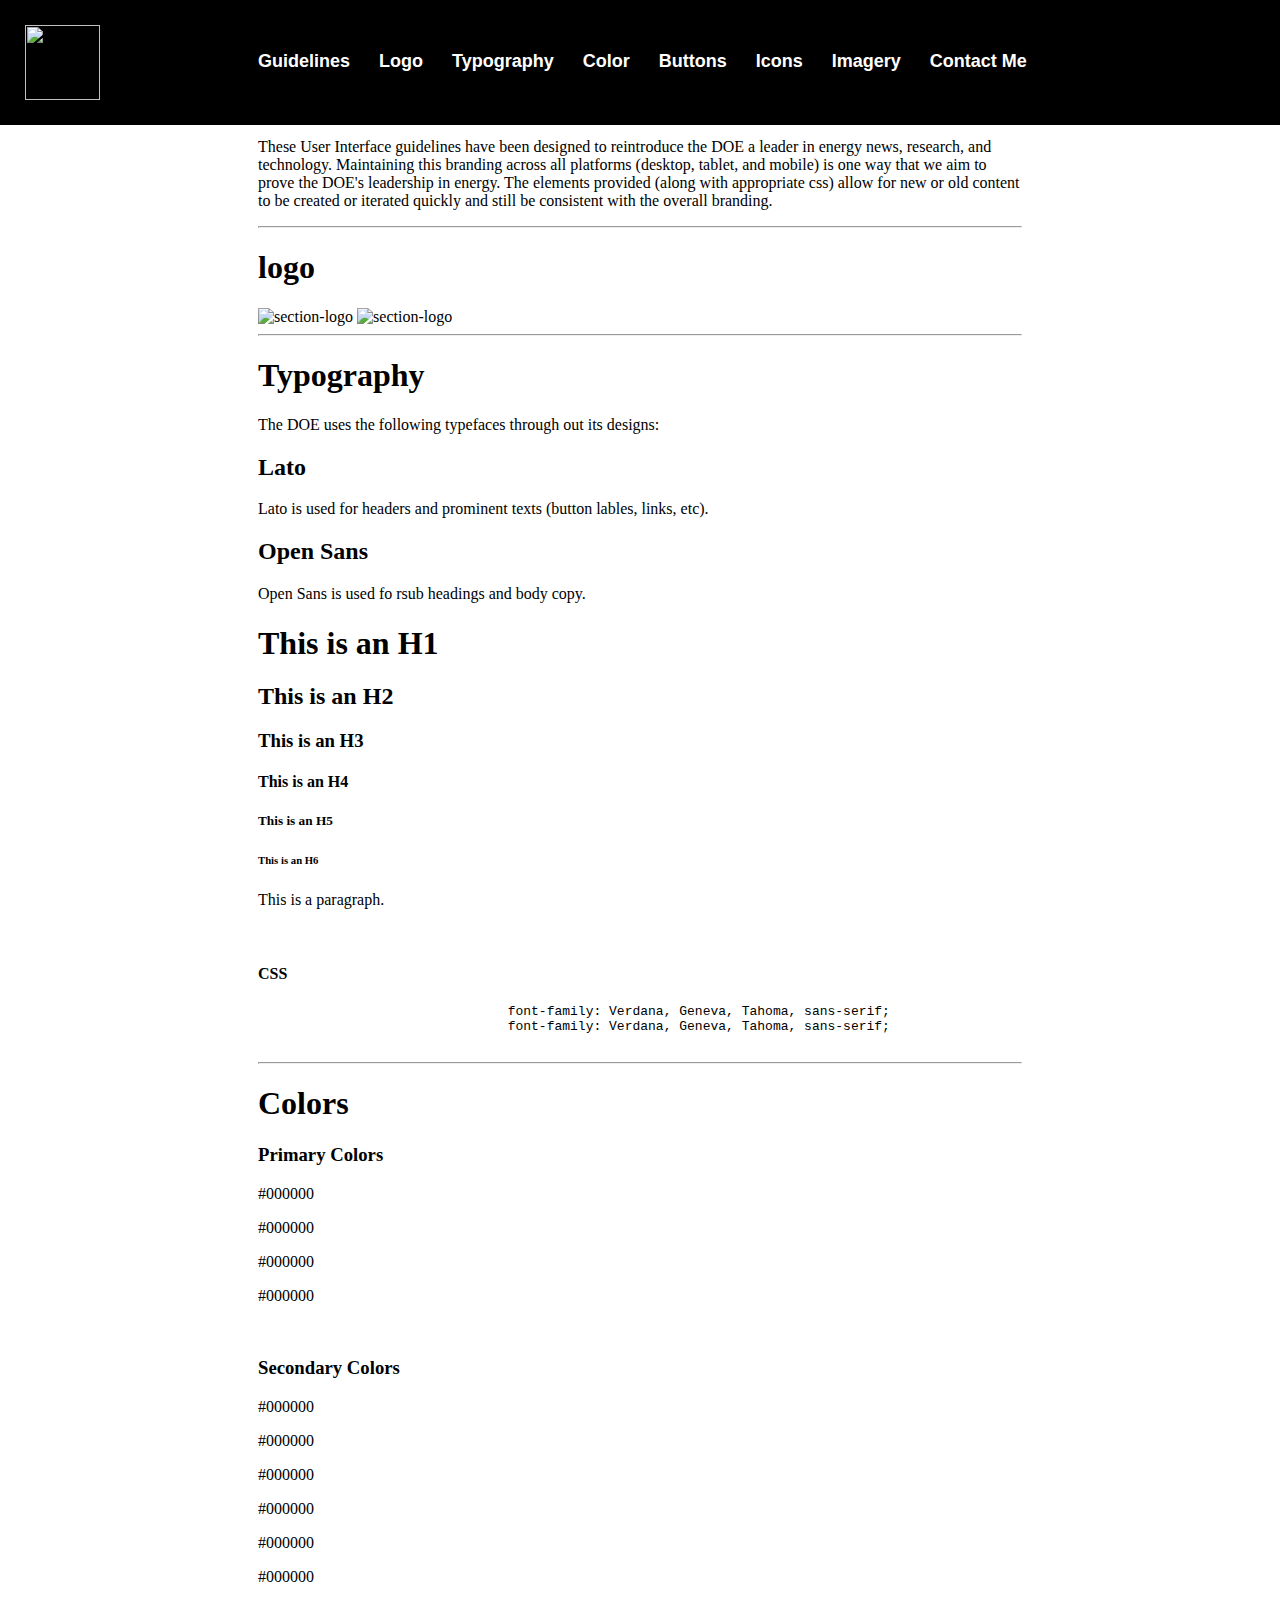
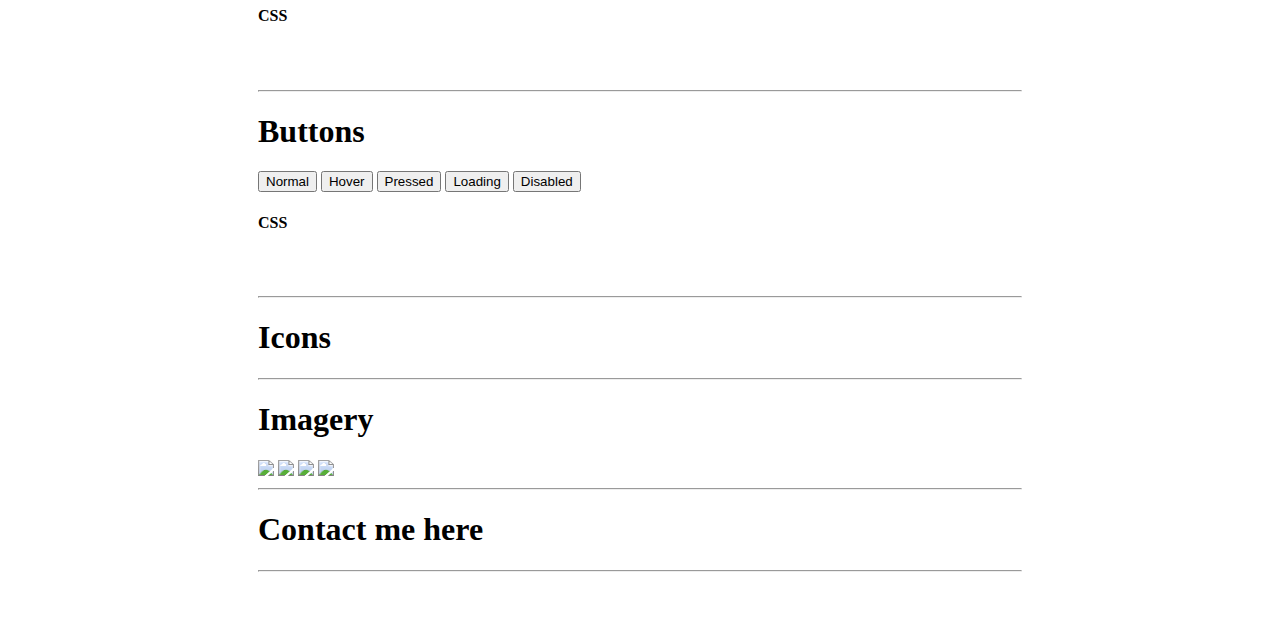
==== index.html @ 6178ef5b "Fixed alignment and nav" ====
<!DOCTYPE.<!DOCTYPE html>
<html>
<head>
    <meta charset="utf-8" />
    <meta http-equiv="X-UA-Compatible" content="IE=edge">
    <title>DOE Styleguide</title>
    <meta name="viewport" content="width=device-width, initial-scale=1">
    <link rel="stylesheet" type="text/css" media="screen" href="main.css" />
    <script src="main.js"></script>
    <link href="css/style.css" type="text/css" rel="stylesheet">
</head>
<body>

<!--Nav-->

    <aside>
        <nav class="sidebar-container">
            <img src="http://via.placeholder.com/50x50" alt="DOElogo">
            <div class="center-links">
                <a href="#Guidelines">Guidelines</a>
                <a href="#Logo">Logo</a>
                <a href="#Typography">Typography</a>
                <a href="#Color">Color</a>
                <a href="#Buttons">Buttons</a>
                <a href="#Icons">Icons</a>
                <a href="#Imagery">Imagery</a>
                <a href="#Contact-Me">Contact Me</a>
            </div>
        </nav>
    </aside>


<!--Content Section-->

    <section class="section-container">

        <div class="content-container">

<!--Guidelines-->
            <article id="Guidelines">
                <h1>
                    Department of Energy UI Styleguide Guidelines
                </h1>
                <p>
                    These User Interface guidelines have been designed to reintroduce the DOE a leader in energy news, research, and technology. 
                    Maintaining this branding across all platforms (desktop, tablet, and mobile) is one way that we aim to prove the DOE's leadership in energy. 
                    The elements provided (along with appropriate css) allow for new or old content to be created or iterated quickly and still be consistent with the overall branding.
                </p>
            </article>

            <hr>


<!--Logo-->
            <article id="Logo">
                <h1>
                    logo
                </h1>
                <div class="logo-container">
                    <img src="http://via.placeholder.com/900x400" alt="section-logo">
                    <img src="http://via.placeholder.com/900x400" alt="section-logo">
                </div>
            </article>

            <hr>


<!--Typography-->
            <article id="Typography">

                <h1>
                    Typography
                </h1>

                <div class="type-faces">
                    <p>
                        The DOE uses the following typefaces through out its designs:
                    </p>
                    <h2>
                        Lato
                    </h2>
                    <p>
                        Lato is used for headers and prominent texts (button lables, links, etc).
                    </p>
                    <h2>
                        Open Sans
                    </h2>
                    <p>
                        Open Sans is used fo rsub headings and body copy.
                    </p>

                </div>
                <div class="type-styles">
                    <h1>This is an H1</h1>
                    <h2>This is an H2</h2>
                    <h3>This is an H3</h3>
                    <h4>This is an H4</h4>
                    <h5>This is an H5</h5>
                    <h6>This is an H6</h6>
                    <p>This is a paragraph.</p>
                </div>

                <br>

                <section class="code">
                    <div>
                        <h4>CSS</h4>
                        <pre>
                                font-family: Verdana, Geneva, Tahoma, sans-serif; 
                                font-family: Verdana, Geneva, Tahoma, sans-serif;
                        </pre>
                    </div>
                </section>

            </article>

            <hr>


<!--Color-->
            <article id="Color">
                <h1>
                    Colors
                </h1>

                <h3>
                    Primary Colors
                </h3>
                <div class="row-container">
                    <div class="color">
                        <span class="color-shape color white">

                        </span>
                        <p class="ColorBox">#000000</p>
                        <p class="ColorBox">#000000</p>
                    </div>
                    <div class="color">
                        <span class="color-shape color white">
    
                        </span>
                        <p class="ColorBox">#000000</p>
                        <p class="ColorBox">#000000</p>
                    </div>
                </div>

                <br>

                <h3>
                    Secondary Colors
                </h3>
                <div class="row-container">
                    <div class="color">
                        <span class="color-shape color white">
    
                        </span>
                        <p class="ColorBox">#000000</p>
                        <p class="ColorBox">#000000</p>
                    </div>
                    <div class="color">
                        <span class="color-shape color white">
        
                        </span>
                        <p class="ColorBox">#000000</p>
                        <p class="ColorBox">#000000</p>
                    </div>
                    <div class="color">
                        <span class="color-shape color white">
            
                        </span>
                        <p class="ColorBox">#000000</p>
                        <p class="ColorBox">#000000</p>
                    </div>
                </div>
                <section class="code">
                    <div>
                        <h4>CSS</h4>
                            <pre>

                            </pre>
                    </div>
                </section>
            </article>

            <hr>


<!--Buttons-->
            <article id="Buttons">
                <h1>
                    Buttons
                </h1>

                <div class="row-container">
                    <button class="button-normal">
                        Normal
                    </button>
                    <button class="button-hover">
                        Hover
                    </button>
                    <button class="button-pressed">
                        Pressed
                    </button>
                    <button class="button-loading">
                        <i class="fas fa-spinner"></i> 
                        Loading
                    </button>
                    <button class="button-disabled">
                        Disabled
                    </button>
                </div>
                <section class="code">
                    <div>
                        <h4>CSS</h4>
                            <pre>

                            </pre>
                </div>
                </section>
            </article>

            <hr>


<!--Icons-->
            <article id="Icons">
                <h1>
                    Icons
                </h1>
                <div class="row-container doe-icons">
                    <i class="fas fa-cubes"></i>
                    <i class="fas fa-box"></i>
                    <i class="fas fa-cube"></i>
                    <i class="fas fa-envelope-square"></i>
                    <i class="far fa-envelope"></i>
                    <i class="fas fa-envelope-open-text"></i>
                    <i class="fas fa-fighter-jet"></i>
                    <i class="fas fa-shipping-fast"></i>
                </div>
            </article>

            <hr>


<!--Imagery-->
            <article id="Imagery">
                 <h1>
                    Imagery
                </h1>
                <div class="row-container-around">
                    <img src="https://via.placeholder.com/350x250">
                    <img src="https://via.placeholder.com/350x250">
                    <img src="https://via.placeholder.com/350x150">
                    <img src="https://via.placeholder.com/350x150">
                </div>
            </article>

            <hr>


<!--Contact Me-->
            <article id="#Contact-Me" class="social-icons">
                <h1>Contact me here</h1>
                <div class="row-container-around">
                    <a href="#">
                        <i class="fab fa-linkedin"></i>
                    </a>
                    <a href="#">
                        <i class="fab fa-github"></i>
                    </a>
                    <a href="mailto:YOUREMAIL">
                        <i class="fa fa-envelope"></i>
                    </a>
                    </div>
            </article>

            <hr>

        </div>
    </section>


    
    
</body>
</html>
---- css/style.css ----
/* Nav styling*/
.sidebar-container{
    background: black;
    height: 125px;
    width: 100%;
    position: fixed;
    display:flex;
    flex-wrap: wrap;
    
    
}

:target{
    padding-top: 125px;
}

nav{
    top: 0%;
    left: 0%;
    right: 0%;
}

nav img{
    height: 75px;
    width: 75px; 
    padding: 25px;
  
}

nav p{
    display: block;
    color: white;
    font-weight: bold;
    font-size: 26px;
    font-family: 'Lato', sans-serif;
    
    
}

nav a{
    display: inline-block;
    text-decoration: none;
    color: white;
    font-family: 'Lato', sans-serif;
    font-weight: bold;
    font-size: 18px;
    margin-top: 51px;
    padding-left: 25px;
    
}

.center-links{
    padding-left: 108px;
}




/*Section Container Styling*/
.section-container{
    margin-left: 200px;
    margin-right: 200px;
    margin-top: 0px;
    padding: 50px 50px;
}



/*Content Container Styling*/
.content_container{
    margin: 0;
    max-width: 850px;
}
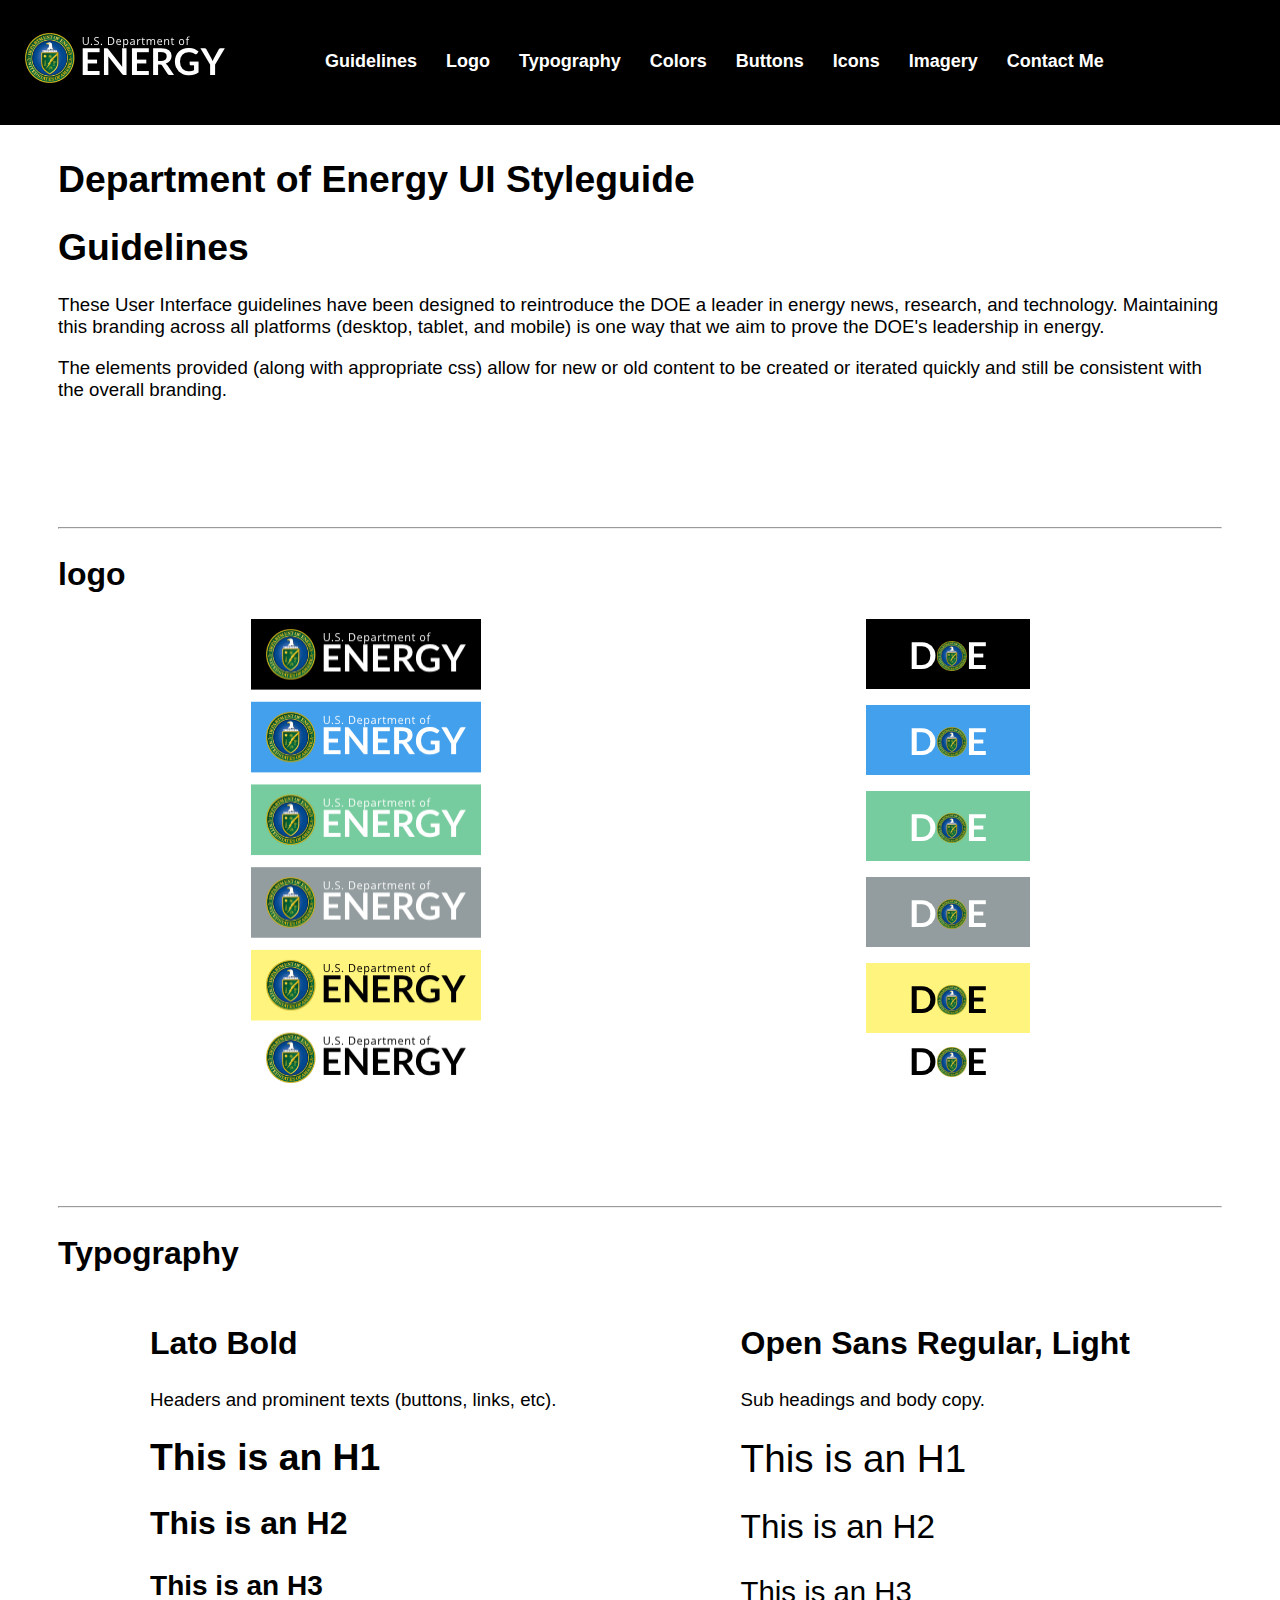
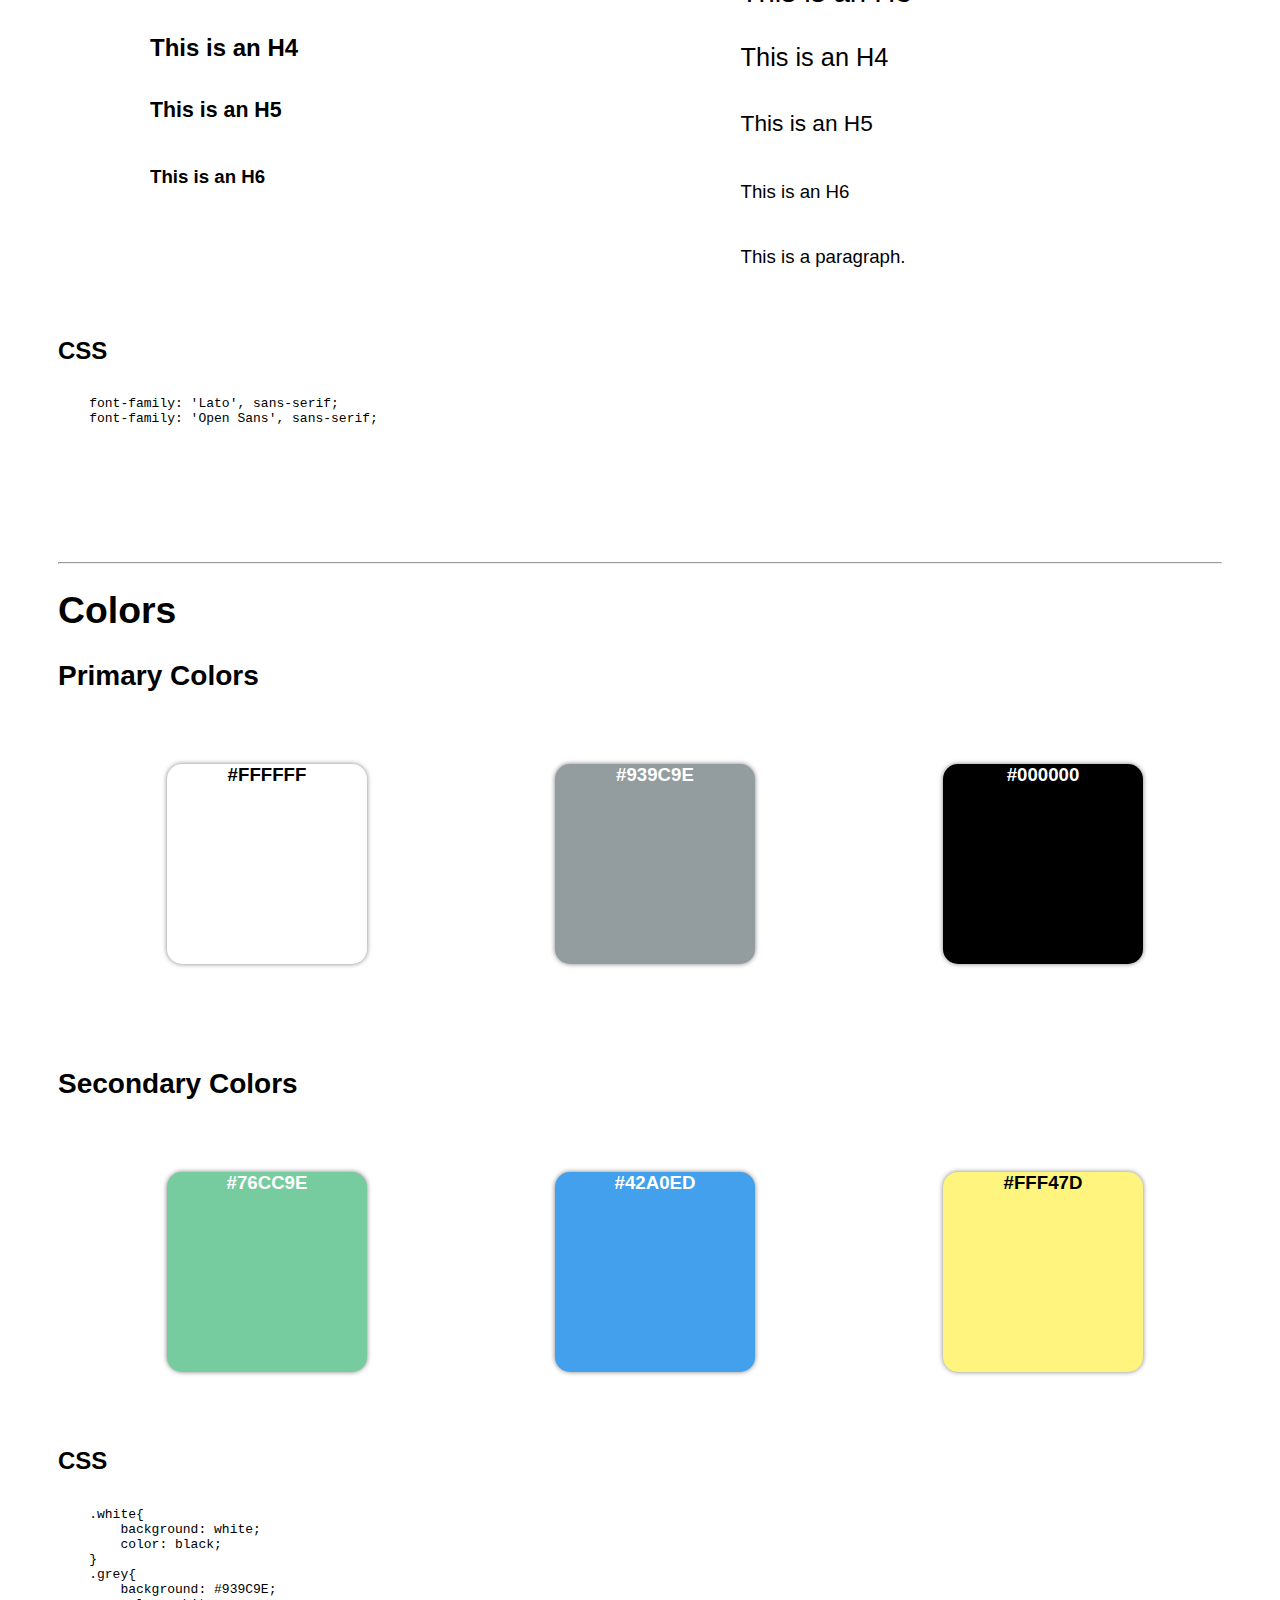
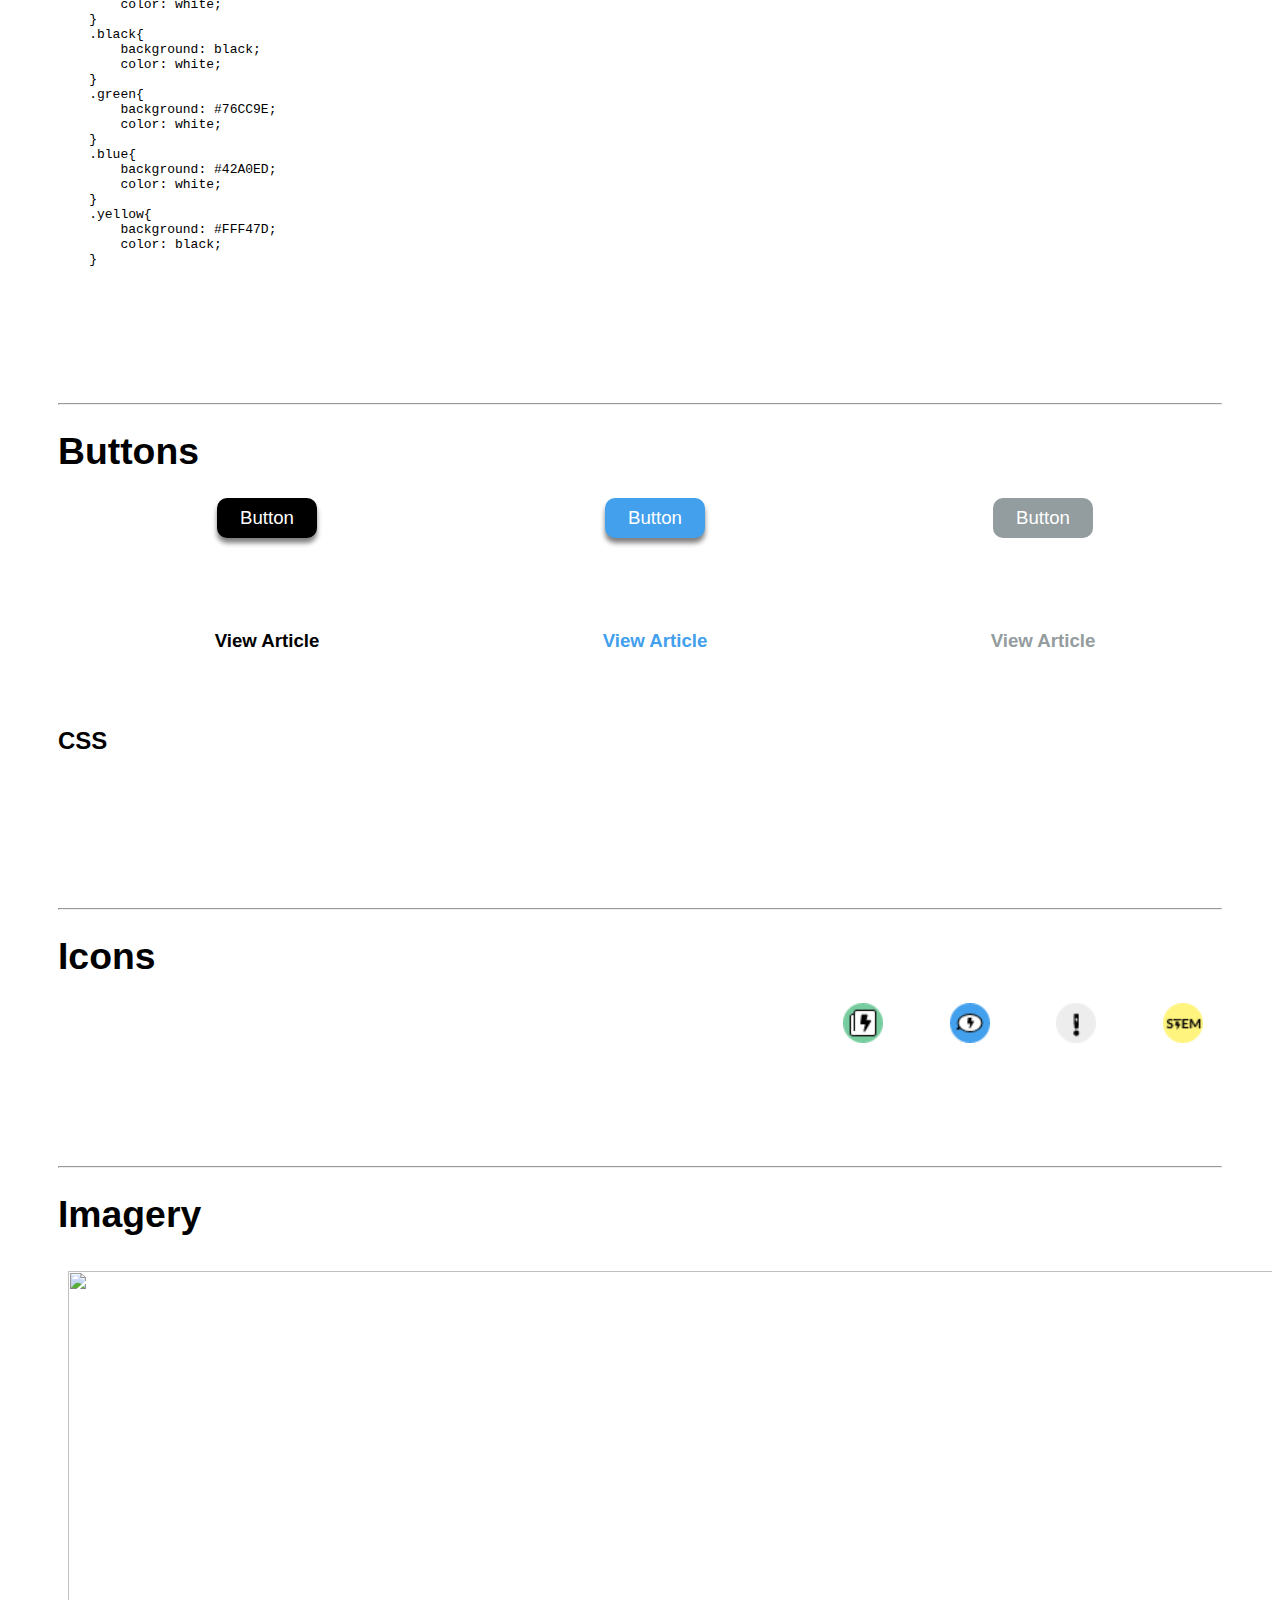
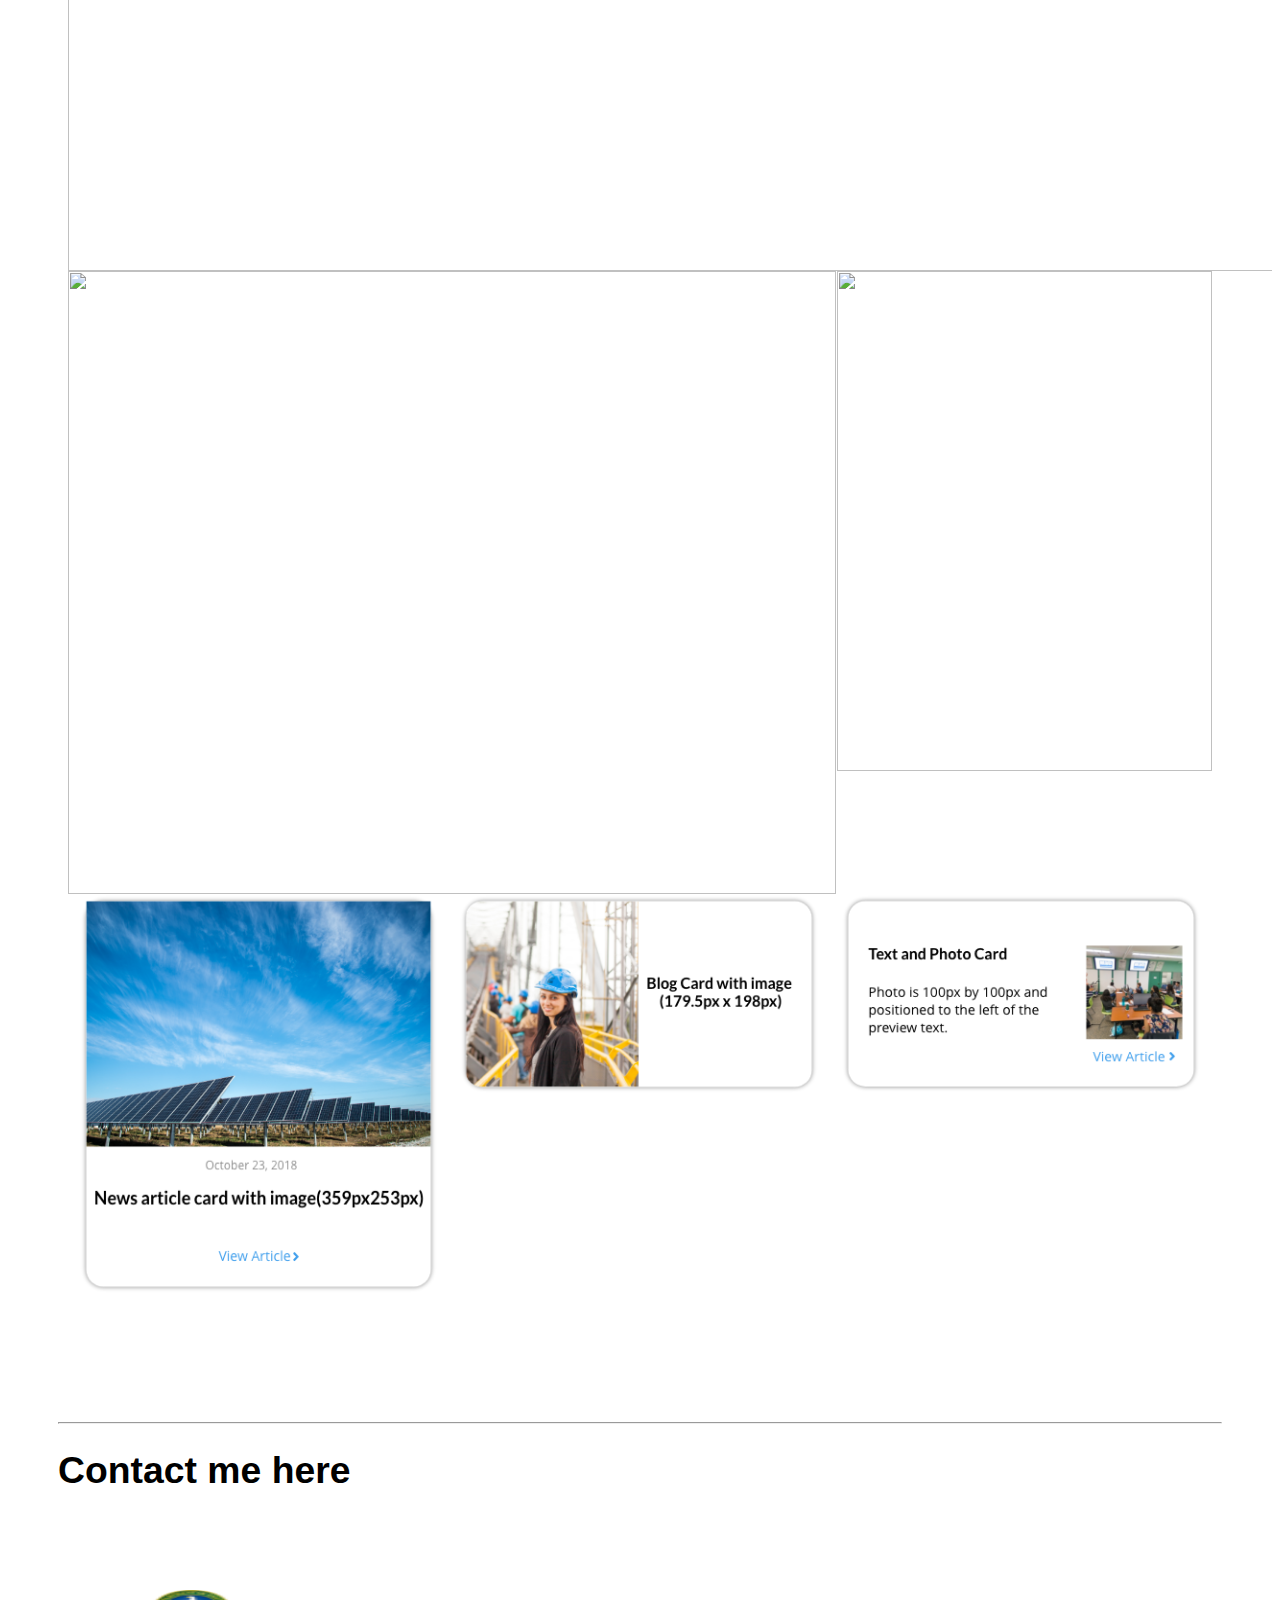
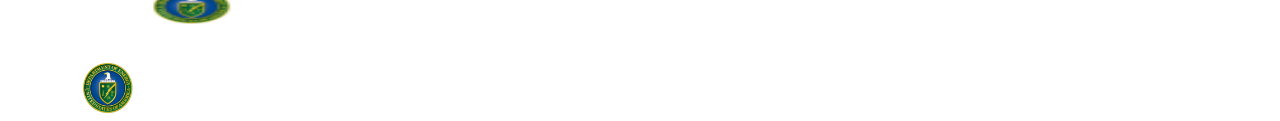
==== commit 3f428b20: "HW version" ====
--- a/index.html
+++ b/index.html
@@ -7,27 +7,25 @@
     <meta name="viewport" content="width=device-width, initial-scale=1">
     <link rel="stylesheet" type="text/css" media="screen" href="main.css" />
     <script src="main.js"></script>
+    <link rel="stylesheet" href="https://use.fontawesome.com/releases/v5.5.0/css/all.css" integrity="sha384-B4dIYHKNBt8Bc12p+WXckhzcICo0wtJAoU8YZTY5qE0Id1GSseTk6S+L3BlXeVIU" crossorigin="anonymous">
     <link href="css/style.css" type="text/css" rel="stylesheet">
 </head>
 <body>
 
 <!--Nav-->
-
-    <aside>
-        <nav class="sidebar-container">
-            <img src="http://via.placeholder.com/50x50" alt="DOElogo">
-            <div class="center-links">
-                <a href="#Guidelines">Guidelines</a>
-                <a href="#Logo">Logo</a>
-                <a href="#Typography">Typography</a>
-                <a href="#Color">Color</a>
-                <a href="#Buttons">Buttons</a>
-                <a href="#Icons">Icons</a>
-                <a href="#Imagery">Imagery</a>
-                <a href="#Contact-Me">Contact Me</a>
-            </div>
-        </nav>
-    </aside>
+    <nav class="sidebar-container">
+        <img src="images/White DOE D logo.png" alt="DOElogo">
+        <div class="center-links">
+            <a href="#Guidelines">Guidelines</a>
+            <a href="#Logo">Logo</a>
+            <a href="#Typography">Typography</a>
+            <a href="#Color">Colors</a>
+            <a href="#Buttons">Buttons</a>
+            <a href="#Icons">Icons</a>
+            <a href="#Imagery">Imagery</a>
+            <a href="#Contact-Me">Contact Me</a>
+        </div>
+    </nav>
 
 
 <!--Content Section-->
@@ -39,86 +37,96 @@
 <!--Guidelines-->
             <article id="Guidelines">
                 <h1>
-                    Department of Energy UI Styleguide Guidelines
-                </h1>
+                    Department of Energy UI Styleguide
+                </h1>
+                <h1>Guidelines</h1>
                 <p>
                     These User Interface guidelines have been designed to reintroduce the DOE a leader in energy news, research, and technology. 
                     Maintaining this branding across all platforms (desktop, tablet, and mobile) is one way that we aim to prove the DOE's leadership in energy. 
+                </p>
+                <p>    
                     The elements provided (along with appropriate css) allow for new or old content to be created or iterated quickly and still be consistent with the overall branding.
                 </p>
             </article>
 
-            <hr>
-
 
 <!--Logo-->
-            <article id="Logo">
-                <h1>
+            <div id="Logo"></div>
+            <hr>
+            <article>
+                <h2>
                     logo
-                </h1>
+                </h2>
                 <div class="logo-container">
-                    <img src="http://via.placeholder.com/900x400" alt="section-logo">
-                    <img src="http://via.placeholder.com/900x400" alt="section-logo">
-                </div>
-            </article>
-
-            <hr>
+                    <img src="images/Logo Pallete.png" alt="section-logo">
+                    <img src="images/M Logo Pallete.png" alt="section-logo">
+                </div>
+            </article>
 
 
 <!--Typography-->
-            <article id="Typography">
-
-                <h1>
+            <div id="Typography"></div>
+            <hr>
+            <article>
+                <h2>
                     Typography
-                </h1>
-
-                <div class="type-faces">
-                    <p>
-                        The DOE uses the following typefaces through out its designs:
-                    </p>
+                </h2>
+            <div class="type-faces">
+                    
+                <div class="type-box">
                     <h2>
-                        Lato
+                        Lato Bold
                     </h2>
                     <p>
-                        Lato is used for headers and prominent texts (button lables, links, etc).
+                        Headers and prominent texts (buttons, links, etc).
                     </p>
+                        <div class="type-lato">
+                            <h1>This is an H1</h1>
+                            <h2>This is an H2</h2>
+                            <h3>This is an H3</h3>
+                            <h4>This is an H4</h4>
+                            <h5>This is an H5</h5>
+                            <h6>This is an H6</h6>
+                        </div>
+                </div>
+                <div class="type-box">
                     <h2>
-                        Open Sans
+                        Open Sans Regular, Light
                     </h2>
                     <p>
-                        Open Sans is used fo rsub headings and body copy.
+                        Sub headings and body copy.
                     </p>
-
-                </div>
-                <div class="type-styles">
-                    <h1>This is an H1</h1>
-                    <h2>This is an H2</h2>
-                    <h3>This is an H3</h3>
-                    <h4>This is an H4</h4>
-                    <h5>This is an H5</h5>
-                    <h6>This is an H6</h6>
-                    <p>This is a paragraph.</p>
-                </div>
-
+                        <div class="type-open-sans">
+                            <h1>This is an H1</h1>
+                            <h2>This is an H2</h2>
+                            <h3>This is an H3</h3>
+                            <h4>This is an H4</h4>
+                            <h5>This is an H5</h5>
+                            <h6>This is an H6</h6>
+                            <p>This is a paragraph.</p>
+                        </div>
+                </div>
+            </div>
+
+               
                 <br>
 
                 <section class="code">
                     <div>
                         <h4>CSS</h4>
                         <pre>
-                                font-family: Verdana, Geneva, Tahoma, sans-serif; 
-                                font-family: Verdana, Geneva, Tahoma, sans-serif;
+    font-family: 'Lato', sans-serif;
+    font-family: 'Open Sans', sans-serif;
                         </pre>
                     </div>
                 </section>
 
             </article>
 
-            <hr>
-
-
 <!--Color-->
-            <article id="Color">
+            <div id="Color"></div>
+            <hr>
+            <article>
                 <h1>
                     Colors
                 </h1>
@@ -127,19 +135,23 @@
                     Primary Colors
                 </h3>
                 <div class="row-container">
-                    <div class="color">
-                        <span class="color-shape color white">
-
-                        </span>
-                        <p class="ColorBox">#000000</p>
-                        <p class="ColorBox">#000000</p>
-                    </div>
-                    <div class="color">
-                        <span class="color-shape color white">
+                    <div class="color-white">
+                        <span class="color-shape-color-white">
+
+                        </span>
+                        <h6 class="ColorBox white">#FFFFFF</h6>
+                    </div>
+                    <div class="color-grey">
+                        <span class="color-shape-color-grey">
     
                         </span>
-                        <p class="ColorBox">#000000</p>
-                        <p class="ColorBox">#000000</p>
+                        <h6 class="ColorBox grey">#939C9E</h6>
+                    </div>
+                    <div class="color-black">
+                        <span class="color-shape-color-black">
+        
+                        </span>
+                        <h6 class="ColorBox black">#000000</h6>
                     </div>
                 </div>
 
@@ -149,64 +161,84 @@
                     Secondary Colors
                 </h3>
                 <div class="row-container">
-                    <div class="color">
-                        <span class="color-shape color white">
+                    <div class="color-green">
+                        <span class="color-shape color green">
     
                         </span>
-                        <p class="ColorBox">#000000</p>
-                        <p class="ColorBox">#000000</p>
-                    </div>
-                    <div class="color">
-                        <span class="color-shape color white">
+                        <h6 class="ColorBox green">#76CC9E</h6>  
+                    </div>
+                    <div class="color-blue">
+                        <span class="color-shape color blue">
         
                         </span>
-                        <p class="ColorBox">#000000</p>
-                        <p class="ColorBox">#000000</p>
-                    </div>
-                    <div class="color">
-                        <span class="color-shape color white">
+                        <h6 class="ColorBox blue">#42A0ED</h6>
+                    </div>
+                    <div class="color-yellow">
+                        <span class="color-shape color yellow">
             
                         </span>
-                        <p class="ColorBox">#000000</p>
-                        <p class="ColorBox">#000000</p>
+                        <h6 class="ColorBox yellow">#FFF47D</h6>
                     </div>
                 </div>
                 <section class="code">
                     <div>
                         <h4>CSS</h4>
                             <pre>
-
+    .white{
+        background: white;
+        color: black;
+    }
+    .grey{
+        background: #939C9E;
+        color: white;
+    }
+    .black{
+        background: black;
+        color: white;
+    }
+    .green{
+        background: #76CC9E;
+        color: white;
+    }
+    .blue{
+        background: #42A0ED;
+        color: white;
+    }
+    .yellow{
+        background: #FFF47D;
+        color: black;
+    }
                             </pre>
                     </div>
                 </section>
             </article>
 
-            <hr>
-
-
 <!--Buttons-->
-            <article id="Buttons">
+            <div id="Buttons"></div>
+            <hr>
+            <article>
                 <h1>
                     Buttons
                 </h1>
 
                 <div class="row-container">
-                    <button class="button-normal">
-                        Normal
-                    </button>
-                    <button class="button-hover">
-                        Hover
-                    </button>
-                    <button class="button-pressed">
-                        Pressed
-                    </button>
-                    <button class="button-loading">
-                        <i class="fas fa-spinner"></i> 
-                        Loading
-                    </button>
-                    <button class="button-disabled">
-                        Disabled
-                    </button>
+                        <button class="button">
+                            Button
+                        </button>
+                          
+                        <button class="focus">
+                            Button
+                        </button>
+                          
+                        <button class="disabled">
+                            Button
+                        </button>
+                </div>
+                <br>
+                <div class="row-container">
+                    <a href="" class="lnormal"><h6>View Article<i class="fas fa-angle-right"></i></h6></a>                   
+                    <a href="" class="lfocus"><h6>View Article<i class="fas fa-angle-right"></i></h6></a>                   
+                    <a href="" class="ldisabled"><h6>View Article<i class="fas fa-angle-right"></i></h6></a>
                 </div>
                 <section class="code">
                     <div>
@@ -218,47 +250,53 @@
                 </section>
             </article>
 
-            <hr>
-
-
 <!--Icons-->
-            <article id="Icons">
+            <div id="Icons"></div>
+            <hr>        
+            <article>
                 <h1>
                     Icons
                 </h1>
                 <div class="row-container doe-icons">
-                    <i class="fas fa-cubes"></i>
-                    <i class="fas fa-box"></i>
-                    <i class="fas fa-cube"></i>
-                    <i class="fas fa-envelope-square"></i>
-                    <i class="far fa-envelope"></i>
-                    <i class="fas fa-envelope-open-text"></i>
-                    <i class="fas fa-fighter-jet"></i>
-                    <i class="fas fa-shipping-fast"></i>
-                </div>
-            </article>
-
-            <hr>
-
+                    <i class="fas fa-angle-right"></i>
+                    <i class="fas fa-angle-left"></i>
+                    <i class="fas fa-angle-down"></i>
+                    <i class="fas fa-angle-up"></i>
+                    <i class="fas fa-times"></i>
+                    <i class="fas fa-envelope"></i>
+                    <i class="fab fa-facebook"></i>
+                    <i class="fab fa-instagram"></i>
+                    <i class="fab fa-linkedin"></i>
+                    <i class="fab fa-twitter"></i>
+                    <i class="fab fa-youtube"></i>
+                    <img class="icon" src="images/EN.png">
+                    <img class="icon" src="images/EB.png">
+                    <img class="icon" src="images/MA icon.png">
+                    <img class="icon" src="images/SR.png">
+                </div>
+            </article>
 
 <!--Imagery-->
-            <article id="Imagery">
+            <div id="Imagery"></div>
+            <hr>
+            <article>
                  <h1>
                     Imagery
                 </h1>
                 <div class="row-container-around">
-                    <img src="https://via.placeholder.com/350x250">
-                    <img src="https://via.placeholder.com/350x250">
-                    <img src="https://via.placeholder.com/350x150">
-                    <img src="https://via.placeholder.com/350x150">
-                </div>
-            </article>
-
-            <hr>
-
+                    <img class="dhero" src="images/dhero.png">
+                    <img class="thero" src="images/thero.png">
+                    <img class="mhero" src="images/mhero.png">
+                    <img class="enp" src="images/Newscard.png">
+                    <img class="ebp" src="images/BlogCard.png">
+                    <img class="srp" src="images/SR card.png">
+                </div>
+            </article>
 
 <!--Contact Me-->
-            <article id="#Contact-Me" class="social-icons">
+            <div id="Contact-Me"></div>
+            <hr>
+            <article class="social-icons">
                 <h1>Contact me here</h1>
                 <div class="row-container-around">
                     <a href="#">
@@ -272,8 +310,21 @@
                     </a>
                     </div>
             </article>
-
-            <hr>
+<!--Mobile Nav-->
+            <nav class="mobile-nav">
+                    <img class="mlogo"src="images/Mlogo white.png">
+                    <div class="hammy">
+                        <i class="fas fa-bars"></i>
+                    </div>
+
+            </nav>
+
+            <nav class="tablet-nav">
+                <img src="images/White DOE D logo.png">
+                <div class="hammy">
+                <i class="fas fa-bars"></i>
+                </div>
+            </nav>
 
         </div>
     </section>
--- a/css/style.css
+++ b/css/style.css
@@ -1,3 +1,50 @@
+html, body{
+    max-width: 100%;
+    overflow-x: hidden;
+}
+
+*{
+box-sizing: border-box;
+}
+
+
+
+/*Anchors used to correctly position 
+content when nav links are selected*/
+#Guidelines{
+    padding-top: 125px;
+}
+
+#Logo{
+    padding-top: 100px;
+}
+
+#Typography{
+    padding-top: 100px;
+}
+
+#Color{
+    padding-top: 100px;
+}
+
+#Buttons{
+    padding-top: 100px;
+}
+
+#Icons{
+    padding-top: 100px;
+}
+
+#Imagery{
+    padding-top: 100px;
+}
+
+#Contact-Me{
+    padding-top: 100px;
+}
+
+
+
 /* Nav styling*/
 .sidebar-container{
     background: black;
@@ -6,12 +53,6 @@
     position: fixed;
     display:flex;
     flex-wrap: wrap;
-    
-    
-}
-
-:target{
-    padding-top: 125px;
 }
 
 nav{
@@ -21,20 +62,10 @@
 }
 
 nav img{
-    height: 75px;
-    width: 75px; 
-    padding: 25px;
-  
-}
-
-nav p{
-    display: block;
-    color: white;
-    font-weight: bold;
-    font-size: 26px;
-    font-family: 'Lato', sans-serif;
-    
-    
+    height: 50px;
+    width: 200px; 
+    margin-top: 33px;
+    margin-left: 25px;
 }
 
 nav a{
@@ -45,23 +76,19 @@
     font-weight: bold;
     font-size: 18px;
     margin-top: 51px;
-    padding-left: 25px;
-    
+    padding-left: 25px;  
 }
 
 .center-links{
-    padding-left: 108px;
-}
-
+    padding-left: 75px;
+}
 
 
 
 /*Section Container Styling*/
 .section-container{
-    margin-left: 200px;
-    margin-right: 200px;
-    margin-top: 0px;
-    padding: 50px 50px;
+    margin-left: 50px;
+    margin-right: 50px;
 }
 
 
@@ -69,8 +96,448 @@
 /*Content Container Styling*/
 .content_container{
     margin: 0;
-    max-width: 850px;
-}
-
-
-
+    max-width: 100px;
+}
+
+
+
+/*logo container styling*/
+.logo-container{
+    display: flex;
+    flex-wrap: wrap;
+    width: 100%;
+    margin-top: 15px;
+    margin-block-end: 15px;
+    justify-content: space-around;
+}
+
+
+
+/*typography Container Styling*/
+.type-faces{
+display: flex;
+flex-wrap: wrap;
+justify-content: space-around;
+}
+
+/*Lato Font Styling*/
+h1{
+    font-family: 'Lato', sans-serif;
+    font-size: 28pt; 
+    font-weight: bold;
+}
+h2{
+    font-family: 'Lato', sans-serif;
+    font-size: 24pt; 
+}
+h3{
+    font-family: 'Lato', sans-serif;
+    font-size: 21pt; 
+}
+h4{
+    font-family: 'Lato', sans-serif;
+    font-size: 18pt; 
+}
+h5{
+    font-family: 'Lato', sans-serif;
+    font-size: 16pt; 
+}
+h6{
+    font-family: 'Lato', sans-serif;
+    font-size: 14pt; 
+}
+
+/*Open Sans Font Styling*/
+.type-open-sans h1{
+    font-family: 'Open Sans', sans-serif;
+    font-size: 29pt;
+    font-weight: 400;
+}
+.type-open-sans h2{
+    font-family: 'Open Sans', sans-serif;
+    font-size: 25pt;
+    font-weight: 400;
+}
+.type-open-sans h3{
+    font-family: 'Open Sans', sans-serif;
+    font-size: 22pt;
+    font-weight: 400;
+}
+.type-open-sans h4{
+    font-family: 'Open Sans', sans-serif; 
+    font-size: 19pt;
+    font-weight: 400;
+}
+.type-open-sans h5{
+    font-family: 'Open Sans', sans-serif; 
+    font-size: 17pt;
+    font-weight: 400;
+}
+.type-open-sans h6{
+    font-family: 'Open Sans', sans-serif; 
+    font-size: 14pt;
+    font-weight: 400;
+}
+p{
+    font-family: 'Open Sans', sans-serif;
+    font-size: 14pt;
+    font-weight: 300; 
+}
+
+
+
+/*Row Container Styling*/
+.row-container{
+    width: 100%;
+    display: flex;
+    flex-wrap: wrap;
+    justify-content: space-around;
+    margin-top: 15px;
+    margin: 15px;
+}
+
+/*Color Box Styling*/
+.ColorBox{
+    height: 200px;
+    width: 200px;
+    border-radius: 15px;
+    text-align: center;
+    box-shadow: 0px 0px 5px 0px grey;
+}
+
+.white{
+    background: white;
+    color: black;
+}
+.grey{
+    background: #939C9E;
+    color: white;
+}
+.black{
+    background: black;
+    color: white;
+}
+.green{
+    background: #76CC9E;
+    color: white;
+}
+.blue{
+    background: #42A0ED;
+    color: white;
+}
+.yellow{
+    background: #FFF47D;
+    color: black;
+}
+
+
+
+/*Button Container Styling*/
+.button{
+    background: black;
+    color: white;
+    border: 0px;
+    width: 100px;
+    height: 40px;
+    font-family: 'Lato', sans-serif;
+    font-size: 14pt;
+    border-radius: 10px;
+    justify-content: center;
+    align-items: center;
+    cursor: pointer;
+    box-shadow: 0px 5px 5px 0px grey;
+  }
+  
+  .button:hover{
+    color: #76CC9E;
+    box-shadow: none;
+  }
+  
+  .button:active{
+    background: #76CC9E;
+    color: white;
+  }
+  
+  .disabled{
+    background: #939C9E;
+    color: white;
+    border: 0px;
+    width: 100px;
+    height: 40px;
+    font-family: 'Lato', sans-serif;
+    font-size: 14pt;
+    border-radius: 10px;
+    justify-content: center;
+    align-items: center;
+    cursor: not-allowed;
+  }
+  
+  .focus{
+    background: #42A0ED;
+    color: white;
+    border: 0px;
+    width: 100px;
+    height: 40px;
+    font-family: 'Lato', sans-serif;
+    font-size: 14pt;
+    border-radius: 10px;
+    justify-content: center;
+    align-items: center;
+    cursor: pointer;
+    box-shadow: 0px 5px 5px 0px grey;
+  }
+  
+  .focus:hover{
+    background: rgb(108, 186, 250);
+    box-shadow: none;
+  }
+  
+  .focus:active{
+    background: rgb(32, 127, 204);
+    color: white;
+  }
+
+
+
+.lnormal{
+    text-decoration: none;
+    color: black;
+}
+
+.lnormal:hover{
+    color: #76CC9E;
+    text-decoration: underline;
+}
+
+.lnormal:active{
+    color: rgb(54, 145, 96);
+    text-decoration: none;
+}
+
+.lfocus{
+    color: #42A0ED;
+    text-decoration: none;
+}
+
+.lfocus:hover{
+    color: rgb(108, 186, 250);
+    text-decoration: underline;
+}
+
+.lfocus:active{
+    color: rgb(32, 127, 204);
+    text-decoration: none;
+}
+
+.ldisabled{
+    text-decoration: none;
+    color:#939C9E;
+    cursor: not-allowed;
+}
+
+
+
+/*Icons Container Styling*/
+.doe-icons{
+    align-items: center;
+}
+.icon{
+    width: 40px;
+    height: 40px;
+}
+
+
+/*Imagery Container Styling*/
+.row-container-around{
+    display: flex;
+    flex-wrap: wrap;
+    width: 100%;
+    justify-content: space-around;
+    margin-top: 10px;
+    margin-bottom: 10px;
+    padding: 10px;
+}
+
+.dhero{
+    height: 600px;
+    width: 1280px;
+}
+
+.thero{
+    height: 623px;
+    width: 768px;
+}
+
+.mhero{
+    height: 500px;
+    width: 375px;
+}
+
+.enp{
+    width:359px;
+    height: 400px;
+}
+
+.ebp{
+    width: 360px;
+    height: 200px;
+}
+
+.srp{
+    width: 360px;
+    height: 200px;
+}
+
+pre{
+    display: flex;
+    flex-wrap: wrap;
+}
+
+
+
+
+
+
+/*Tablet nav*/
+@media only screen and (max-width: 1075px){
+    /* Hides Sidebar on tablet */
+    .sidebar-container {
+        display: none;
+       
+    }
+
+    nav{ 
+        position: fixed;
+        left: 0;
+    }
+    
+    .fa-bars{
+        color: white;
+        align-self: center;
+        font-size: 40px;
+        position: absolute;
+        right: 25px;
+        top: 40px;
+    }
+
+    .tablet-nav {
+        background: black;
+        width: 100%;
+        display: flex;
+        align-content: center;
+        height: 125px;
+        justify-content: start;
+    }
+
+    .section-container {
+        background: white;
+        margin-top: 5px;
+        margin-left: 50px;
+        height: 100%;
+    }
+ 
+    /* Sets Type Styles */ 
+    .row-container-no-wrap {
+        flex-wrap: wrap;
+    }
+ 
+    #Logo .section-logo {
+     width: 300px;
+        height: 100%;
+    }
+    
+    .dhero{
+        display: none;
+    }  
+ 
+     
+} 
+
+
+
+
+
+/*Mobile Nav*/
+@media only screen and (max-width: 768px){
+    /* Hides Sidebar on mobile */
+    .sidebar-container {
+        display: none;
+       
+    }
+
+    .tablet-nav{
+        display: none;
+    }
+
+    .mlogo{
+        width: 88px;
+        height: 55px;
+    }
+
+    nav{ 
+        position: fixed;
+        left: 0;
+    }
+    
+    .fa-bars{
+        color: white;
+        align-self: center;
+        font-size: 40px;
+        position: absolute;
+        right: 25px;
+        top: 40px;
+    }
+
+    .mobile-nav {
+        background: black;
+        width: 100%;
+        display: flex;
+        align-content: center;
+        height: 125px;
+        justify-content: start;
+    }
+
+    .section-container {
+        background: white;
+        margin-top: 5px;
+        margin-left: 50px;
+        height: 100%;
+    }
+ 
+    /* Sets Type Styles */ 
+    .row-container-no-wrap {
+        flex-wrap: wrap;
+    }
+ 
+    #Logo .section-logo {
+     width: 300px;
+        height: 100%;
+    }
+    
+    .dhero{
+        display: none;
+    }  
+
+    .thero{
+        display: none;
+    }
+}
+
+
+
+
+
+
+
+
+
+
+
+
+
+
+
+
+
+
+
